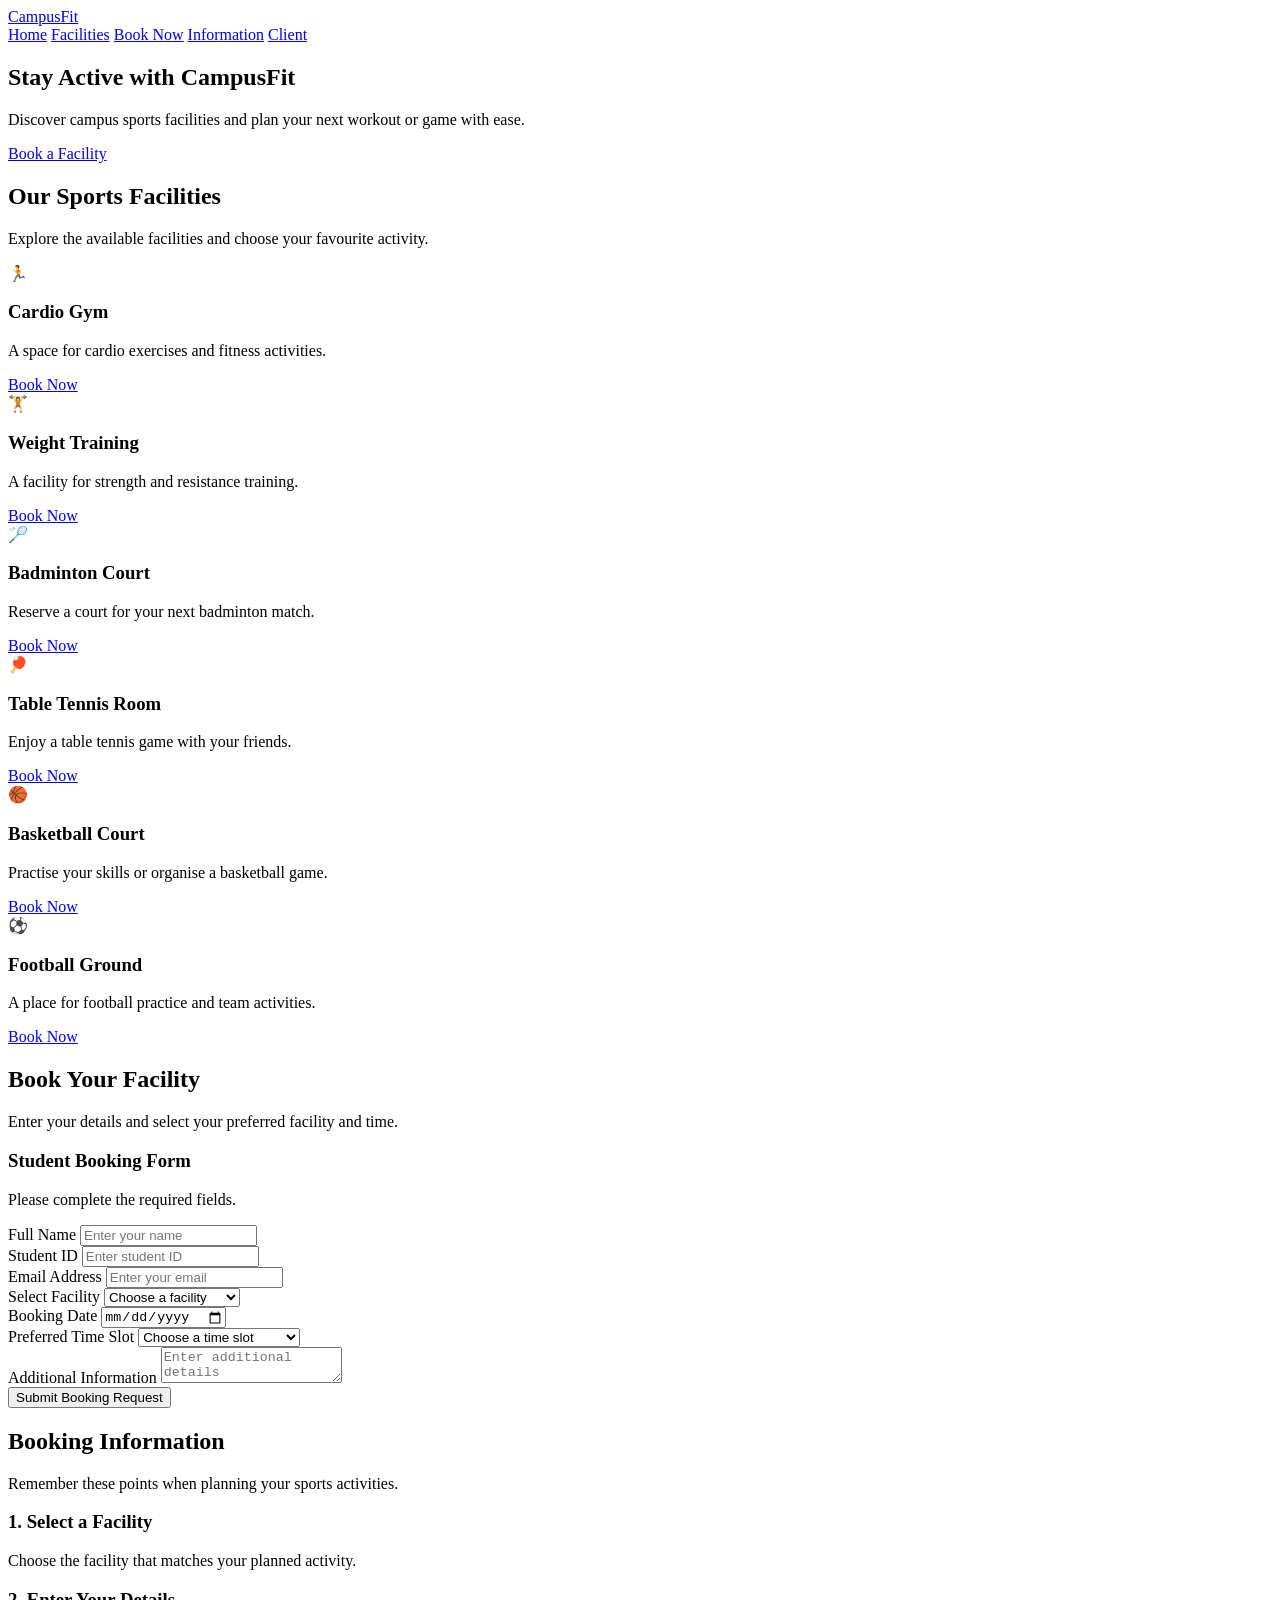
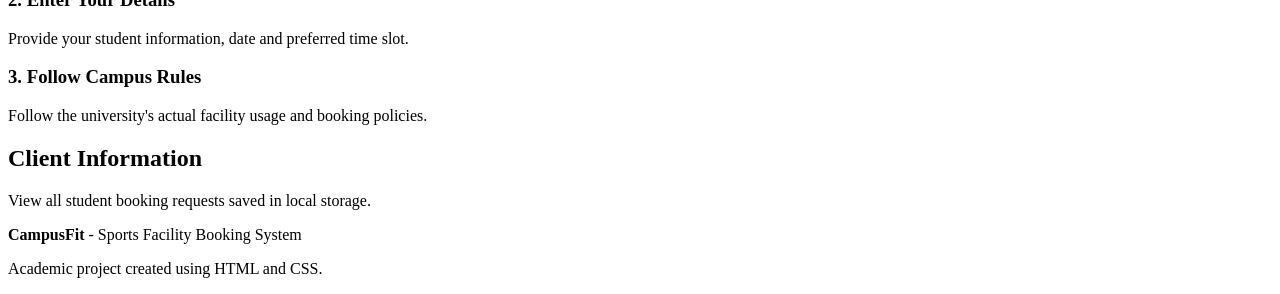
==== index.html @ 2555edce "index.html" ====
<!DOCTYPE html>
<html lang="en">

<head>
    <meta charset="UTF-8">
    <meta name="viewport" content="width=device-width, initial-scale=1.0">
    <title>CampusFit | Sports Facility Booking</title>
</head>

<body>


    <header class="navbar">
        <div class="container nav-container">
            <a href="#home" class="logo">CampusFit</a>
            <nav class="nav-links">
                <a href="#home">Home</a>
                <a href="#facilities">Facilities</a>
                <a href="#booking">Book Now</a>
                <a href="#information">Information</a>
                <a href="#clients">Client</a>
            </nav>
        </div>
    </header>

    <main>


        <section class="hero" id="home">
            <div class="container">
                <h1>Stay Active with CampusFit</h1>
                <p>Discover campus sports facilities and plan your next workout or game with ease.</p>
                <a href="#booking" class="button">Book a Facility</a>
            </div>
        </section>


        <section class="section" id="facilities">
            <div class="container">
                <h2 class="section-title">Our Sports Facilities</h2>
                <p class="section-description">Explore the available facilities and choose your favourite activity.</p>

                <div class="facilities-grid">

                    <article class="facility-card">
                        <div class="facility-icon">🏃</div>
                        <h3>Cardio Gym</h3>
                        <p>A space for cardio exercises and fitness activities.</p>
                        <a href="#booking" class="button">Book Now</a>
                    </article>

                    <article class="facility-card">
                        <div class="facility-icon">🏋️</div>
                        <h3>Weight Training</h3>
                        <p>A facility for strength and resistance training.</p>
                        <a href="#booking" class="button">Book Now</a>
                    </article>

                    <article class="facility-card">
                        <div class="facility-icon">🏸</div>
                        <h3>Badminton Court</h3>
                        <p>Reserve a court for your next badminton match.</p>
                        <a href="#booking" class="button">Book Now</a>
                    </article>

                    <article class="facility-card">
                        <div class="facility-icon">🏓</div>
                        <h3>Table Tennis Room</h3>
                        <p>Enjoy a table tennis game with your friends.</p>
                        <a href="#booking" class="button">Book Now</a>
                    </article>

                    <article class="facility-card">
                        <div class="facility-icon">🏀</div>
                        <h3>Basketball Court</h3>
                        <p>Practise your skills or organise a basketball game.</p>
                        <a href="#booking" class="button">Book Now</a>
                    </article>

                    <article class="facility-card">
                        <div class="facility-icon">⚽</div>
                        <h3>Football Ground</h3>
                        <p>A place for football practice and team activities.</p>
                        <a href="#booking" class="button">Book Now</a>
                    </article>

                </div>
            </div>
        </section>


        <section class="section booking-section" id="booking">
            <div class="container">
                <h2 class="section-title">Book Your Facility</h2>
                <p class="section-description">Enter your details and select your preferred facility and time.</p>

                <div class="booking-box">
                    <h3>Student Booking Form</h3>
                    <p class="booking-note">Please complete the required fields.</p>

                    <form action="#" method="get">
                        <div class="form-grid">

                            <div class="form-group">
                                <label for="student-name">Full Name</label>
                                <input type="text" id="student-name" name="student-name" placeholder="Enter your name"
                                    required>
                            </div>

                            <div class="form-group">
                                <label for="student-id">Student ID</label>
                                <input type="text" id="student-id" name="student-id" placeholder="Enter student ID"
                                    required>
                            </div>

                            <div class="form-group full-width">
                                <label for="email">Email Address</label>
                                <input type="email" id="email" name="email" placeholder="Enter your email" required>
                            </div>

                            <div class="form-group">
                                <label for="facility">Select Facility</label>
                                <select id="facility" name="facility" required>
                                    <option value="">Choose a facility</option>
                                    <option value="cardio">Cardio Gym</option>
                                    <option value="weight">Weight Training</option>
                                    <option value="badminton">Badminton Court</option>
                                    <option value="table-tennis">Table Tennis Room</option>
                                    <option value="basketball">Basketball Court</option>
                                    <option value="football">Football Ground</option>
                                </select>
                            </div>

                            <div class="form-group">
                                <label for="booking-date">Booking Date</label>
                                <input type="date" id="booking-date" name="booking-date" required>
                            </div>

                            <div class="form-group full-width">
                                <label for="time-slot">Preferred Time Slot</label>
                                <select id="time-slot" name="time-slot" required>
                                    <option value="">Choose a time slot</option>
                                    <option value="morning">Morning: 8 AM - 10 AM</option>
                                    <option value="midday">Midday: 10 AM - 12 PM</option>
                                    <option value="afternoon">Afternoon: 2 PM - 4 PM</option>
                                    <option value="evening">Evening: 4 PM - 6 PM</option>
                                </select>
                            </div>

                            <div class="form-group full-width">
                                <label for="additional-info">Additional Information</label>
                                <textarea id="additional-info" name="additional-info"
                                    placeholder="Enter additional details"></textarea>
                            </div>

                        </div>

                        <button type="submit" class="button submit-button">Submit Booking Request</button>
                    </form>
                </div>
            </div>
        </section>


        <section class="section" id="information">
            <div class="container">
                <h2 class="section-title">Booking Information</h2>
                <p class="section-description">Remember these points when planning your sports activities.</p>

                <div class="information-grid">
                    <article class="information-card">
                        <h3>1. Select a Facility</h3>
                        <p>Choose the facility that matches your planned activity.</p>
                    </article>

                    <article class="information-card">
                        <h3>2. Enter Your Details</h3>
                        <p>Provide your student information, date and preferred time slot.</p>
                    </article>

                    <article class="information-card">
                        <h3>3. Follow Campus Rules</h3>
                        <p>Follow the university's actual facility usage and booking policies.</p>
                    </article>
                </div>
            </div>
        </section>

        <section class="section" id="clients">
            <div class="container">
                <h2 class="section-title">Client Information</h2>
                <p class="section-description">
                    View all student booking requests saved in local storage.
                </p>

                <div id="client-list"></div>
            </div>
        </section>

    </main>


    <footer class="footer">
        <div class="container">
            <p><strong>CampusFit</strong> - Sports Facility Booking System</p>
            <p class="footer-note">Academic project created using HTML and CSS.</p>
        </div>
    </footer>

</body>

</html>
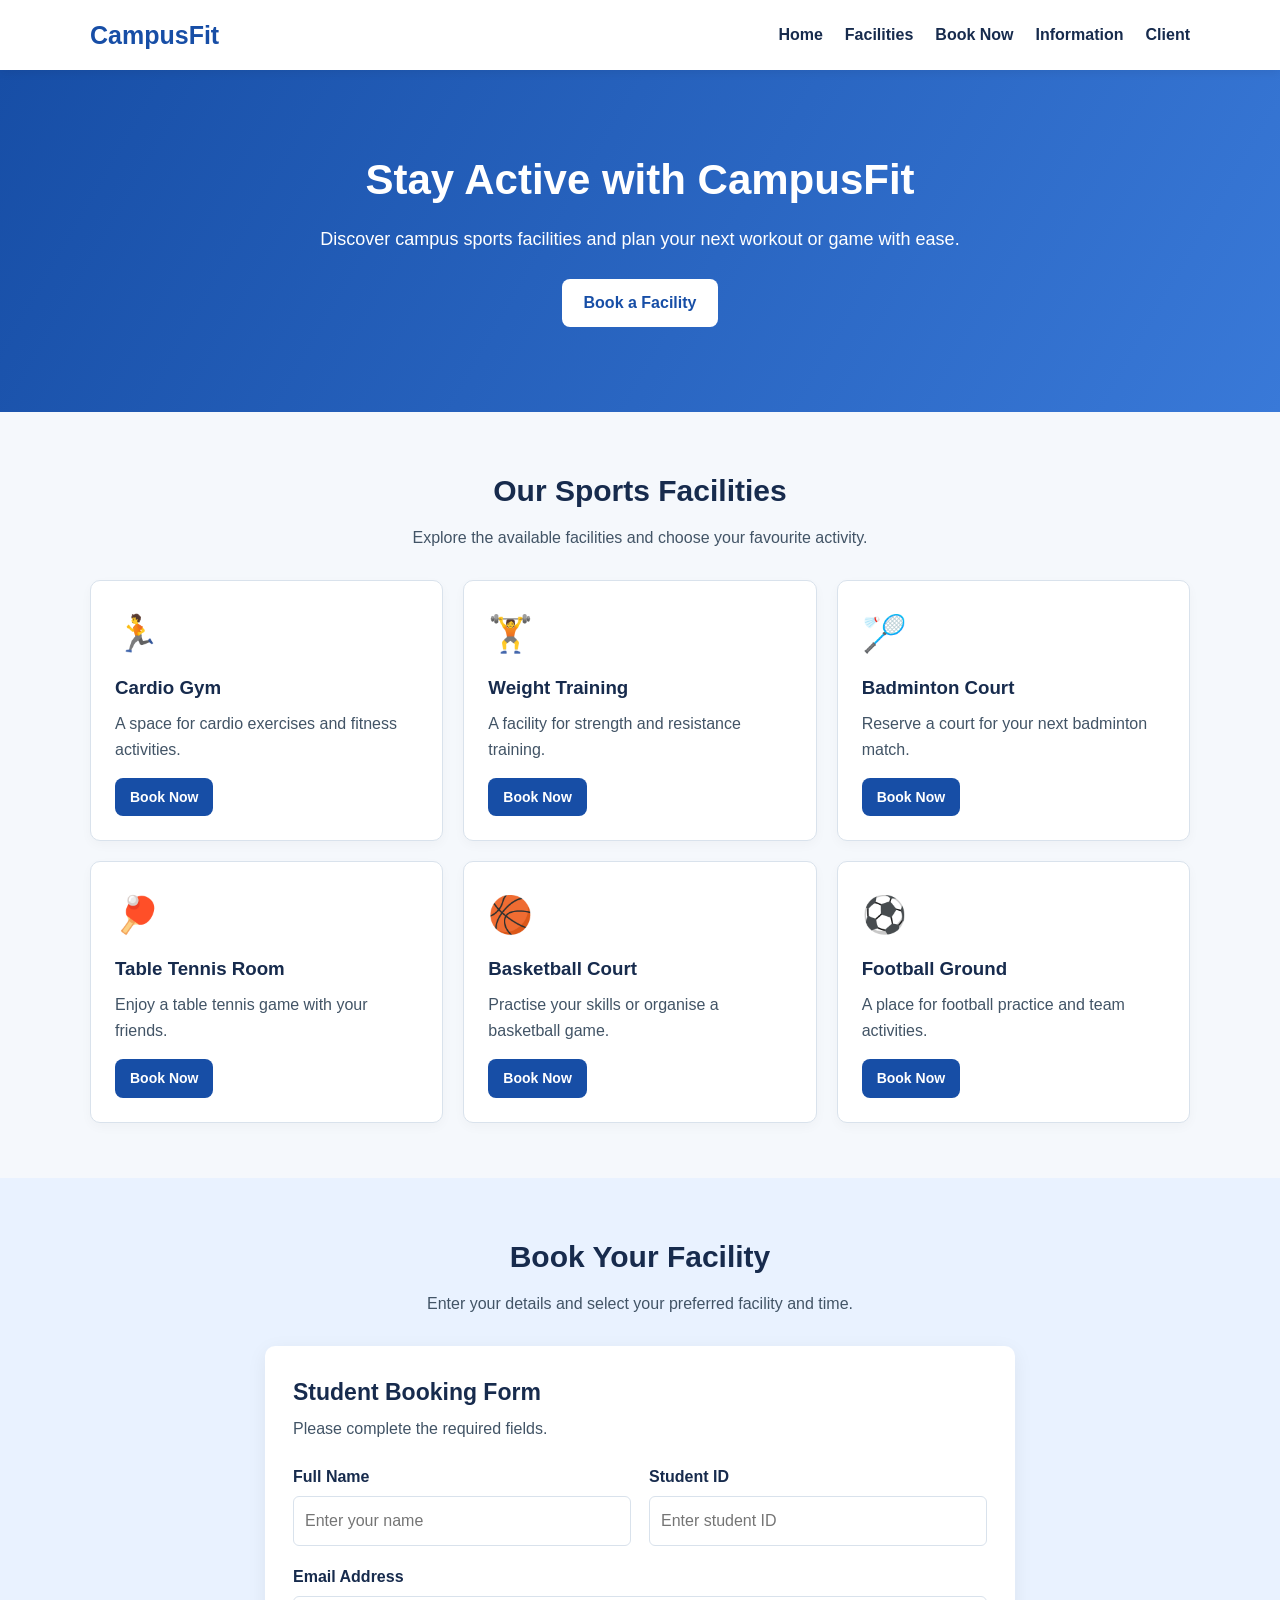
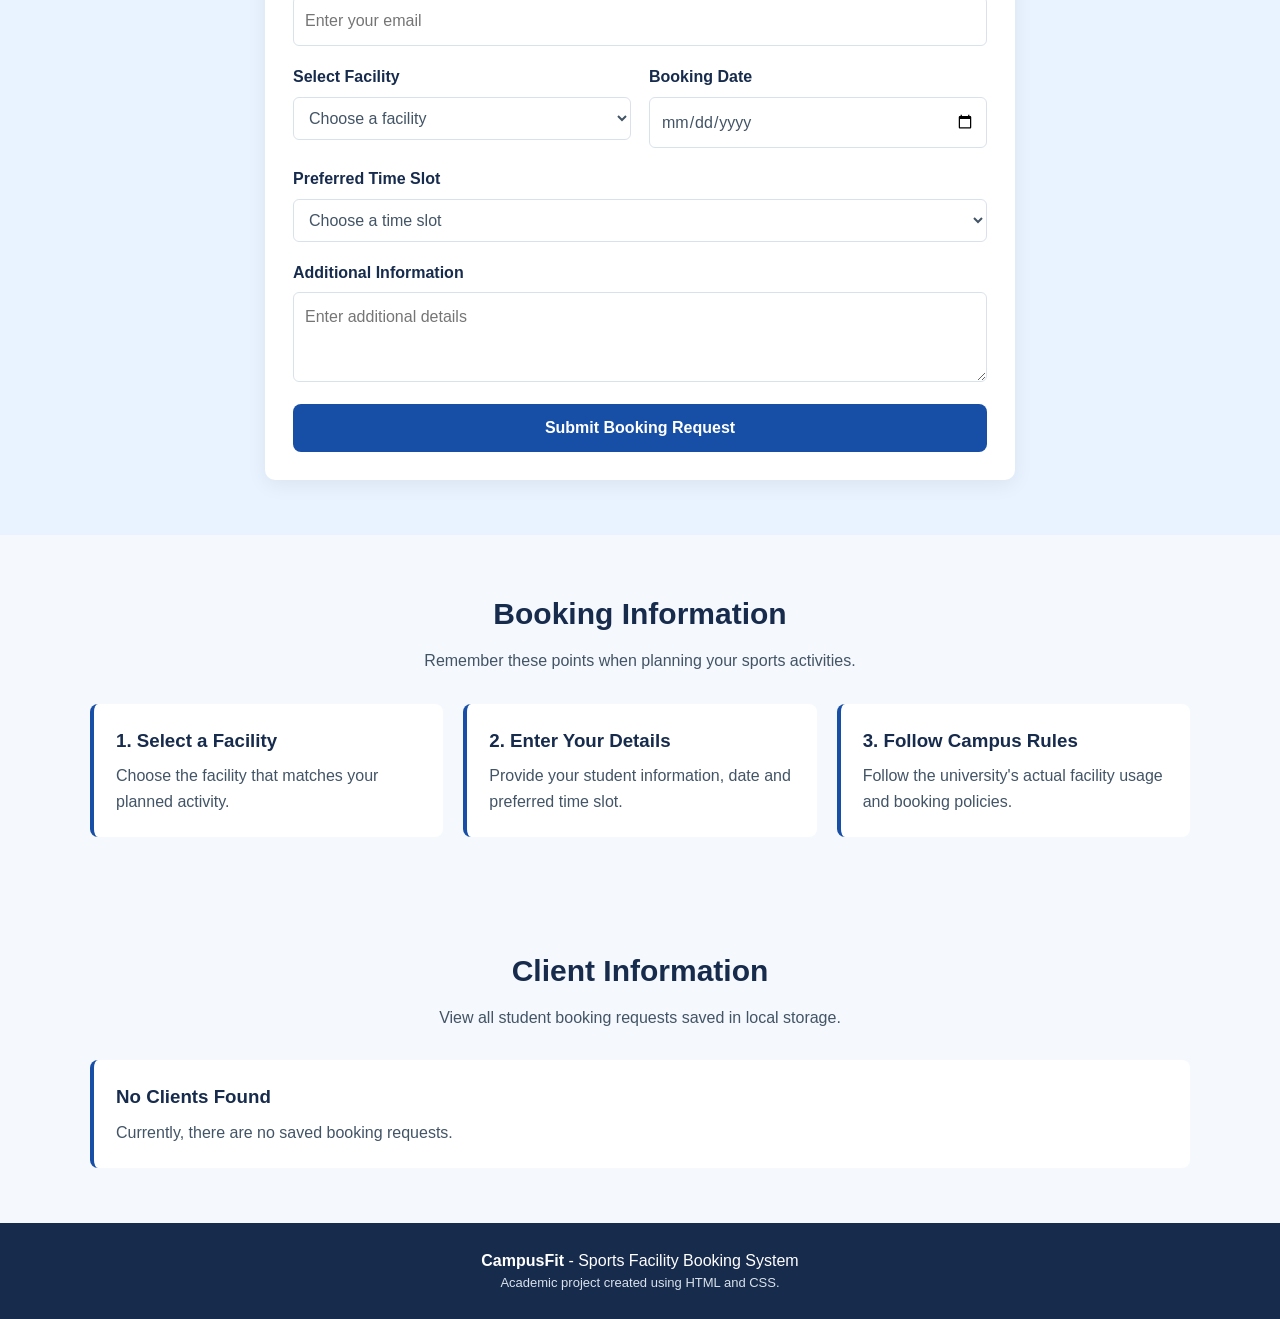
==== commit 3eee234b: "index.html" ====
--- a/index.html
+++ b/index.html
@@ -5,6 +5,358 @@
     <meta charset="UTF-8">
     <meta name="viewport" content="width=device-width, initial-scale=1.0">
     <title>CampusFit | Sports Facility Booking</title>
+
+    <style>
+        * {
+            margin: 0;
+            padding: 0;
+            box-sizing: border-box;
+        }
+
+        :root {
+            --primary: #174ea6;
+            --light-blue: #e9f2ff;
+            --dark: #172b4d;
+            --white: #ffffff;
+            --text: #425466;
+            --border: #d9e2ec;
+        }
+
+        html {
+            scroll-behavior: smooth;
+        }
+
+        body {
+            font-family: Arial, sans-serif;
+            background: #f5f8fc;
+            color: var(--text);
+            line-height: 1.6;
+        }
+
+        a {
+            text-decoration: none;
+            color: inherit;
+        }
+
+        button,
+        input,
+        select,
+        textarea {
+            font: inherit;
+        }
+
+        .container {
+            width: 90%;
+            max-width: 1100px;
+            margin: auto;
+        }
+
+        .section {
+            padding: 55px 0;
+        }
+
+        .section-title {
+            color: var(--dark);
+            text-align: center;
+            font-size: 30px;
+            margin-bottom: 10px;
+        }
+
+        .section-description {
+            text-align: center;
+            max-width: 650px;
+            margin: 0 auto 30px;
+        }
+
+
+        .navbar {
+            background: var(--white);
+            box-shadow: 0 2px 10px #00000012;
+            position: sticky;
+            top: 0;
+            z-index: 10;
+        }
+
+        .nav-container {
+            display: flex;
+            justify-content: space-between;
+            align-items: center;
+            gap: 20px;
+            padding: 15px 0;
+        }
+
+        .logo {
+            color: var(--primary);
+            font-size: 25px;
+            font-weight: bold;
+        }
+
+        .nav-links {
+            display: flex;
+            flex-wrap: wrap;
+            gap: 22px;
+        }
+
+        .nav-links a {
+            color: var(--dark);
+            font-weight: bold;
+            transition: color 0.3s;
+        }
+
+        .nav-links a:hover {
+            color: var(--primary);
+        }
+
+
+        .hero {
+            background: linear-gradient(120deg, #174ea6, #3979d8);
+            color: var(--white);
+            text-align: center;
+            padding: 85px 20px;
+        }
+
+        .hero h1 {
+            font-size: 42px;
+            line-height: 1.2;
+            margin-bottom: 20px;
+        }
+
+        .hero p {
+            max-width: 650px;
+            margin: 0 auto 25px;
+            font-size: 18px;
+        }
+
+
+        .button {
+            display: inline-block;
+            background: var(--primary);
+            color: var(--white);
+            padding: 11px 22px;
+            border: none;
+            border-radius: 8px;
+            font-weight: bold;
+            cursor: pointer;
+            transition: background 0.3s, transform 0.3s;
+        }
+
+        .hero .button {
+            background: var(--white);
+            color: var(--primary);
+        }
+
+        .button:hover {
+            background: #0d3475;
+            color: var(--white);
+            transform: translateY(-2px);
+        }
+
+        .facilities-grid {
+            display: grid;
+            grid-template-columns: repeat(3, 1fr);
+            gap: 20px;
+        }
+
+        .facility-card {
+            background: var(--white);
+            padding: 24px;
+            border: 1px solid var(--border);
+            border-radius: 10px;
+            box-shadow: 0 4px 12px #00000008;
+            transition: transform 0.3s, box-shadow 0.3s;
+        }
+
+        .facility-card:hover {
+            transform: translateY(-5px);
+            box-shadow: 0 8px 20px #00000018;
+        }
+
+        .facility-icon {
+            font-size: 36px;
+            margin-bottom: 10px;
+        }
+
+        .facility-card h3 {
+            color: var(--dark);
+            margin-bottom: 8px;
+        }
+
+        .facility-card p {
+            margin-bottom: 16px;
+        }
+
+        .facility-card .button {
+            padding: 8px 15px;
+            font-size: 14px;
+        }
+
+
+        .booking-section {
+            background: var(--light-blue);
+        }
+
+        .booking-box {
+            max-width: 750px;
+            margin: auto;
+            padding: 28px;
+            background: var(--white);
+            border-radius: 10px;
+            box-shadow: 0 5px 20px #00000010;
+        }
+
+        .booking-box h3 {
+            color: var(--dark);
+            font-size: 23px;
+            margin-bottom: 5px;
+        }
+
+        .booking-note {
+            margin-bottom: 22px;
+        }
+
+        .form-grid {
+            display: grid;
+            grid-template-columns: repeat(2, 1fr);
+            gap: 18px;
+        }
+
+        .form-group {
+            display: flex;
+            flex-direction: column;
+            gap: 7px;
+        }
+
+        .full-width {
+            grid-column: 1 / -1;
+        }
+
+        .form-group label {
+            color: var(--dark);
+            font-weight: bold;
+        }
+
+        .form-group input,
+        .form-group select,
+        .form-group textarea {
+            width: 100%;
+            padding: 11px;
+            border: 1px solid var(--border);
+            border-radius: 6px;
+            background: var(--white);
+            color: var(--text);
+        }
+
+        .form-group input:focus,
+        .form-group select:focus,
+        .form-group textarea:focus {
+            outline: 2px solid var(--primary);
+        }
+
+        .form-group textarea {
+            min-height: 90px;
+            resize: vertical;
+        }
+
+        .submit-button {
+            width: 100%;
+            margin-top: 22px;
+        }
+
+
+        .information-grid {
+            display: grid;
+            grid-template-columns: repeat(3, 1fr);
+            gap: 20px;
+        }
+
+        .information-card {
+            background: var(--white);
+            padding: 22px;
+            border-left: 4px solid var(--primary);
+            border-radius: 8px;
+        }
+
+        .information-card h3 {
+            color: var(--dark);
+            margin-bottom: 8px;
+        }
+
+
+        .footer {
+            background: var(--dark);
+            color: var(--white);
+            text-align: center;
+            padding: 25px 15px;
+        }
+
+        .footer-note {
+            font-size: 13px;
+            color: #d9e2ec;
+        }
+
+
+        @media (max-width: 800px) {
+
+            .facilities-grid,
+            .information-grid {
+                grid-template-columns: repeat(2, 1fr);
+            }
+
+            .nav-container {
+                flex-direction: column;
+            }
+
+            .nav-links {
+                justify-content: center;
+            }
+
+            .hero h1 {
+                font-size: 34px;
+            }
+        }
+
+        @media (max-width: 550px) {
+
+            .facilities-grid,
+            .information-grid,
+            .form-grid {
+                grid-template-columns: 1fr;
+            }
+
+            .full-width {
+                grid-column: auto;
+            }
+
+            .hero {
+                padding: 60px 15px;
+            }
+
+            .hero h1 {
+                font-size: 28px;
+            }
+
+            .hero p {
+                font-size: 16px;
+            }
+
+            .section {
+                padding: 40px 0;
+            }
+
+            .section-title {
+                font-size: 25px;
+            }
+
+            .booking-box {
+                padding: 20px;
+            }
+
+            .nav-links {
+                gap: 12px;
+                font-size: 14px;
+            }
+        }
+    </style>
 </head>
 
 <body>
@@ -210,3 +562,98 @@
 </body>
 
 </html>
+
+<script>
+    const facilityButtons = document.querySelectorAll(
+        '.facility-card .button'
+    );
+
+    const facilitySelect = document.getElementById('facility');
+    facilityButtons.forEach((button, index) => {
+        button.addEventListener('click', function () {
+            const facilityCard = button.closest('.facility-card');
+            const facilityName = facilityCard.querySelector('h3').textContent;
+            const options = Array.from(facilitySelect.options);
+            const matchingOption = options.find(option =>
+                option.textContent.trim() === facilityName.trim()
+            );
+            if (matchingOption) {
+                facilitySelect.value = matchingOption.value;
+            }
+        });
+    });
+
+    const bookingForm = document.querySelector('.booking-box form');
+    bookingForm.addEventListener('submit', function (event) {
+        event.preventDefault();
+
+        const booking = {
+            name: document.getElementById('student-name').value,
+            studentId: document.getElementById('student-id').value,
+            email: document.getElementById('email').value,
+            facility: facilitySelect.options[facilitySelect.selectedIndex].text,
+            date: document.getElementById('booking-date').value,
+            time: document.getElementById('time-slot').selectedOptions[0].text,
+            additionalInfo: document.getElementById('additional-info').value,
+            bookingDate: new Date().toLocaleString()
+        };
+
+        let clients = JSON.parse(localStorage.getItem('campusfitClients')) || [];
+        clients.push(booking);
+        localStorage.setItem('campusfitClients', JSON.stringify(clients));
+        alert('Booking Request Saved Successfully!');
+        bookingForm.reset();
+        displayClients();
+    });
+
+    function displayClients() {
+        const clientList = document.getElementById('client-list');
+        const clients = JSON.parse(localStorage.getItem('campusfitClients')) || [];
+        if (clients.length === 0) {
+            clientList.innerHTML = `
+            <div class="information-card">
+                <h3>No Clients Found</h3>
+                <p>Currently, there are no saved booking requests.</p>
+            </div>
+        `;
+            return;
+        }
+
+        clientList.innerHTML = clients.map((client, index) => `
+        <div class="facility-card" style="margin-bottom: 20px;">
+            <h3>Client ${index + 1}: ${escapeHTML(client.name)}</h3>
+            <p><strong>Student ID:</strong> ${escapeHTML(client.studentId)}</p>
+            <p><strong>Email:</strong> ${escapeHTML(client.email)}</p>
+            <p><strong>Facility:</strong> ${escapeHTML(client.facility)}</p>
+            <p><strong>Booking Date:</strong> ${escapeHTML(client.date)}</p>
+            <p><strong>Time Slot:</strong> ${escapeHTML(client.time)}</p>
+            <p><strong>Additional Information:</strong> ${escapeHTML(client.additionalInfo || 'N/A')}</p>
+            <p><strong>Request Submitted:</strong> ${escapeHTML(client.bookingDate)}</p>
+            <button class="button" onclick="deleteClient(${index})">
+                Delete Client
+            </button>
+
+        </div>
+    `).join('');
+    }
+
+    function escapeHTML(value) {
+        return String(value).replace(/[&<>"']/g, char => ({
+            '&': '&amp;',
+            '<': '&lt;',
+            '>': '&gt;',
+            '"': '&quot;',
+            "'": '&#39;'
+        })[char]);
+    }
+
+
+    function deleteClient(index) {
+        let clients = JSON.parse(localStorage.getItem('campusfitClients')) || [];
+        clients.splice(index, 1);
+        localStorage.setItem('campusfitClients', JSON.stringify(clients));
+        displayClients();
+    }
+    displayClients();
+
+</script>
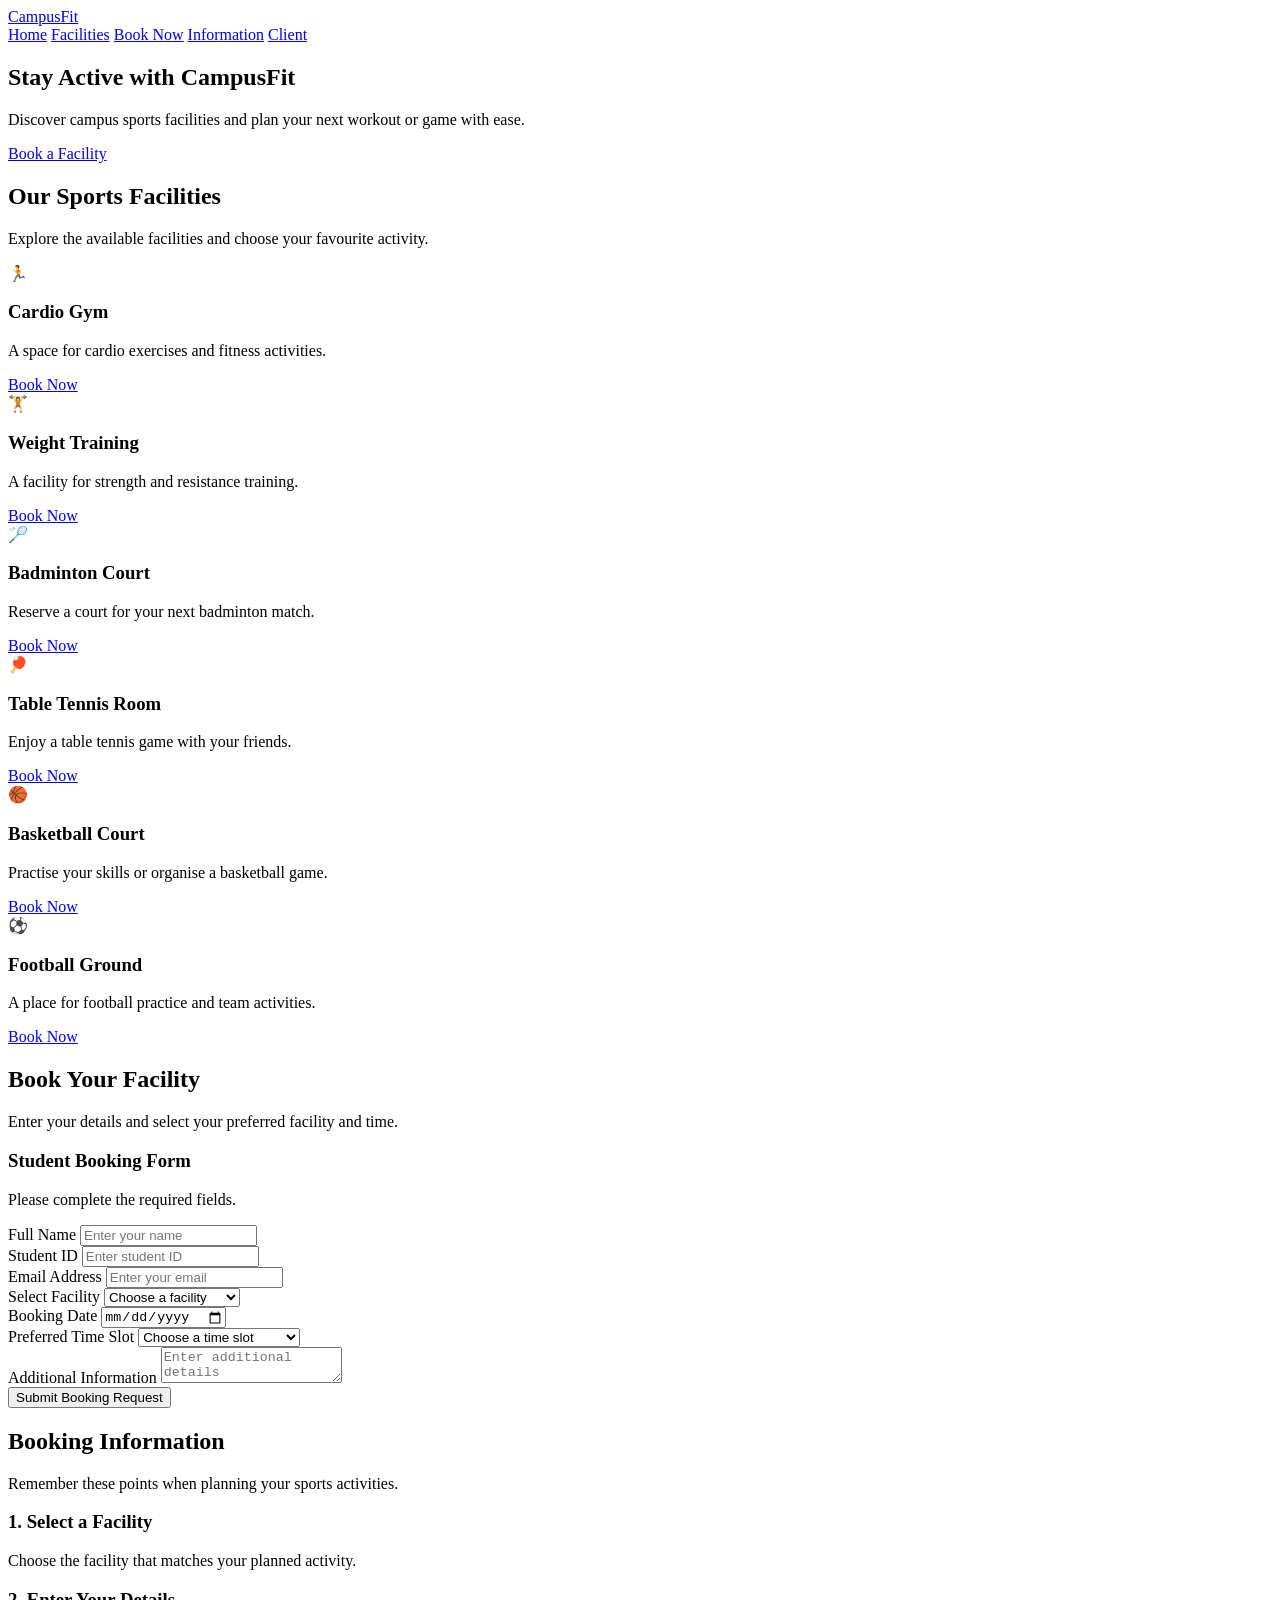
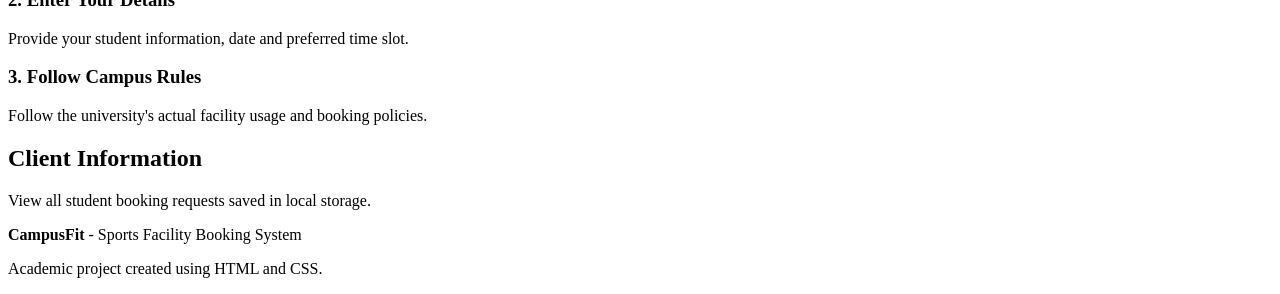
==== commit 3b835313: "index.html" ====
--- a/index.html
+++ b/index.html
@@ -5,358 +5,6 @@
     <meta charset="UTF-8">
     <meta name="viewport" content="width=device-width, initial-scale=1.0">
     <title>CampusFit | Sports Facility Booking</title>
-
-    <style>
-        * {
-            margin: 0;
-            padding: 0;
-            box-sizing: border-box;
-        }
-
-        :root {
-            --primary: #174ea6;
-            --light-blue: #e9f2ff;
-            --dark: #172b4d;
-            --white: #ffffff;
-            --text: #425466;
-            --border: #d9e2ec;
-        }
-
-        html {
-            scroll-behavior: smooth;
-        }
-
-        body {
-            font-family: Arial, sans-serif;
-            background: #f5f8fc;
-            color: var(--text);
-            line-height: 1.6;
-        }
-
-        a {
-            text-decoration: none;
-            color: inherit;
-        }
-
-        button,
-        input,
-        select,
-        textarea {
-            font: inherit;
-        }
-
-        .container {
-            width: 90%;
-            max-width: 1100px;
-            margin: auto;
-        }
-
-        .section {
-            padding: 55px 0;
-        }
-
-        .section-title {
-            color: var(--dark);
-            text-align: center;
-            font-size: 30px;
-            margin-bottom: 10px;
-        }
-
-        .section-description {
-            text-align: center;
-            max-width: 650px;
-            margin: 0 auto 30px;
-        }
-
-
-        .navbar {
-            background: var(--white);
-            box-shadow: 0 2px 10px #00000012;
-            position: sticky;
-            top: 0;
-            z-index: 10;
-        }
-
-        .nav-container {
-            display: flex;
-            justify-content: space-between;
-            align-items: center;
-            gap: 20px;
-            padding: 15px 0;
-        }
-
-        .logo {
-            color: var(--primary);
-            font-size: 25px;
-            font-weight: bold;
-        }
-
-        .nav-links {
-            display: flex;
-            flex-wrap: wrap;
-            gap: 22px;
-        }
-
-        .nav-links a {
-            color: var(--dark);
-            font-weight: bold;
-            transition: color 0.3s;
-        }
-
-        .nav-links a:hover {
-            color: var(--primary);
-        }
-
-
-        .hero {
-            background: linear-gradient(120deg, #174ea6, #3979d8);
-            color: var(--white);
-            text-align: center;
-            padding: 85px 20px;
-        }
-
-        .hero h1 {
-            font-size: 42px;
-            line-height: 1.2;
-            margin-bottom: 20px;
-        }
-
-        .hero p {
-            max-width: 650px;
-            margin: 0 auto 25px;
-            font-size: 18px;
-        }
-
-
-        .button {
-            display: inline-block;
-            background: var(--primary);
-            color: var(--white);
-            padding: 11px 22px;
-            border: none;
-            border-radius: 8px;
-            font-weight: bold;
-            cursor: pointer;
-            transition: background 0.3s, transform 0.3s;
-        }
-
-        .hero .button {
-            background: var(--white);
-            color: var(--primary);
-        }
-
-        .button:hover {
-            background: #0d3475;
-            color: var(--white);
-            transform: translateY(-2px);
-        }
-
-        .facilities-grid {
-            display: grid;
-            grid-template-columns: repeat(3, 1fr);
-            gap: 20px;
-        }
-
-        .facility-card {
-            background: var(--white);
-            padding: 24px;
-            border: 1px solid var(--border);
-            border-radius: 10px;
-            box-shadow: 0 4px 12px #00000008;
-            transition: transform 0.3s, box-shadow 0.3s;
-        }
-
-        .facility-card:hover {
-            transform: translateY(-5px);
-            box-shadow: 0 8px 20px #00000018;
-        }
-
-        .facility-icon {
-            font-size: 36px;
-            margin-bottom: 10px;
-        }
-
-        .facility-card h3 {
-            color: var(--dark);
-            margin-bottom: 8px;
-        }
-
-        .facility-card p {
-            margin-bottom: 16px;
-        }
-
-        .facility-card .button {
-            padding: 8px 15px;
-            font-size: 14px;
-        }
-
-
-        .booking-section {
-            background: var(--light-blue);
-        }
-
-        .booking-box {
-            max-width: 750px;
-            margin: auto;
-            padding: 28px;
-            background: var(--white);
-            border-radius: 10px;
-            box-shadow: 0 5px 20px #00000010;
-        }
-
-        .booking-box h3 {
-            color: var(--dark);
-            font-size: 23px;
-            margin-bottom: 5px;
-        }
-
-        .booking-note {
-            margin-bottom: 22px;
-        }
-
-        .form-grid {
-            display: grid;
-            grid-template-columns: repeat(2, 1fr);
-            gap: 18px;
-        }
-
-        .form-group {
-            display: flex;
-            flex-direction: column;
-            gap: 7px;
-        }
-
-        .full-width {
-            grid-column: 1 / -1;
-        }
-
-        .form-group label {
-            color: var(--dark);
-            font-weight: bold;
-        }
-
-        .form-group input,
-        .form-group select,
-        .form-group textarea {
-            width: 100%;
-            padding: 11px;
-            border: 1px solid var(--border);
-            border-radius: 6px;
-            background: var(--white);
-            color: var(--text);
-        }
-
-        .form-group input:focus,
-        .form-group select:focus,
-        .form-group textarea:focus {
-            outline: 2px solid var(--primary);
-        }
-
-        .form-group textarea {
-            min-height: 90px;
-            resize: vertical;
-        }
-
-        .submit-button {
-            width: 100%;
-            margin-top: 22px;
-        }
-
-
-        .information-grid {
-            display: grid;
-            grid-template-columns: repeat(3, 1fr);
-            gap: 20px;
-        }
-
-        .information-card {
-            background: var(--white);
-            padding: 22px;
-            border-left: 4px solid var(--primary);
-            border-radius: 8px;
-        }
-
-        .information-card h3 {
-            color: var(--dark);
-            margin-bottom: 8px;
-        }
-
-
-        .footer {
-            background: var(--dark);
-            color: var(--white);
-            text-align: center;
-            padding: 25px 15px;
-        }
-
-        .footer-note {
-            font-size: 13px;
-            color: #d9e2ec;
-        }
-
-
-        @media (max-width: 800px) {
-
-            .facilities-grid,
-            .information-grid {
-                grid-template-columns: repeat(2, 1fr);
-            }
-
-            .nav-container {
-                flex-direction: column;
-            }
-
-            .nav-links {
-                justify-content: center;
-            }
-
-            .hero h1 {
-                font-size: 34px;
-            }
-        }
-
-        @media (max-width: 550px) {
-
-            .facilities-grid,
-            .information-grid,
-            .form-grid {
-                grid-template-columns: 1fr;
-            }
-
-            .full-width {
-                grid-column: auto;
-            }
-
-            .hero {
-                padding: 60px 15px;
-            }
-
-            .hero h1 {
-                font-size: 28px;
-            }
-
-            .hero p {
-                font-size: 16px;
-            }
-
-            .section {
-                padding: 40px 0;
-            }
-
-            .section-title {
-                font-size: 25px;
-            }
-
-            .booking-box {
-                padding: 20px;
-            }
-
-            .nav-links {
-                gap: 12px;
-                font-size: 14px;
-            }
-        }
-    </style>
 </head>
 
 <body>
@@ -563,97 +211,4 @@
 
 </html>
 
-<script>
-    const facilityButtons = document.querySelectorAll(
-        '.facility-card .button'
-    );
-
-    const facilitySelect = document.getElementById('facility');
-    facilityButtons.forEach((button, index) => {
-        button.addEventListener('click', function () {
-            const facilityCard = button.closest('.facility-card');
-            const facilityName = facilityCard.querySelector('h3').textContent;
-            const options = Array.from(facilitySelect.options);
-            const matchingOption = options.find(option =>
-                option.textContent.trim() === facilityName.trim()
-            );
-            if (matchingOption) {
-                facilitySelect.value = matchingOption.value;
-            }
-        });
-    });
-
-    const bookingForm = document.querySelector('.booking-box form');
-    bookingForm.addEventListener('submit', function (event) {
-        event.preventDefault();
-
-        const booking = {
-            name: document.getElementById('student-name').value,
-            studentId: document.getElementById('student-id').value,
-            email: document.getElementById('email').value,
-            facility: facilitySelect.options[facilitySelect.selectedIndex].text,
-            date: document.getElementById('booking-date').value,
-            time: document.getElementById('time-slot').selectedOptions[0].text,
-            additionalInfo: document.getElementById('additional-info').value,
-            bookingDate: new Date().toLocaleString()
-        };
-
-        let clients = JSON.parse(localStorage.getItem('campusfitClients')) || [];
-        clients.push(booking);
-        localStorage.setItem('campusfitClients', JSON.stringify(clients));
-        alert('Booking Request Saved Successfully!');
-        bookingForm.reset();
-        displayClients();
-    });
-
-    function displayClients() {
-        const clientList = document.getElementById('client-list');
-        const clients = JSON.parse(localStorage.getItem('campusfitClients')) || [];
-        if (clients.length === 0) {
-            clientList.innerHTML = `
-            <div class="information-card">
-                <h3>No Clients Found</h3>
-                <p>Currently, there are no saved booking requests.</p>
-            </div>
-        `;
-            return;
-        }
-
-        clientList.innerHTML = clients.map((client, index) => `
-        <div class="facility-card" style="margin-bottom: 20px;">
-            <h3>Client ${index + 1}: ${escapeHTML(client.name)}</h3>
-            <p><strong>Student ID:</strong> ${escapeHTML(client.studentId)}</p>
-            <p><strong>Email:</strong> ${escapeHTML(client.email)}</p>
-            <p><strong>Facility:</strong> ${escapeHTML(client.facility)}</p>
-            <p><strong>Booking Date:</strong> ${escapeHTML(client.date)}</p>
-            <p><strong>Time Slot:</strong> ${escapeHTML(client.time)}</p>
-            <p><strong>Additional Information:</strong> ${escapeHTML(client.additionalInfo || 'N/A')}</p>
-            <p><strong>Request Submitted:</strong> ${escapeHTML(client.bookingDate)}</p>
-            <button class="button" onclick="deleteClient(${index})">
-                Delete Client
-            </button>
-
-        </div>
-    `).join('');
-    }
-
-    function escapeHTML(value) {
-        return String(value).replace(/[&<>"']/g, char => ({
-            '&': '&amp;',
-            '<': '&lt;',
-            '>': '&gt;',
-            '"': '&quot;',
-            "'": '&#39;'
-        })[char]);
-    }
-
-
-    function deleteClient(index) {
-        let clients = JSON.parse(localStorage.getItem('campusfitClients')) || [];
-        clients.splice(index, 1);
-        localStorage.setItem('campusfitClients', JSON.stringify(clients));
-        displayClients();
-    }
-    displayClients();
-
-</script>
+
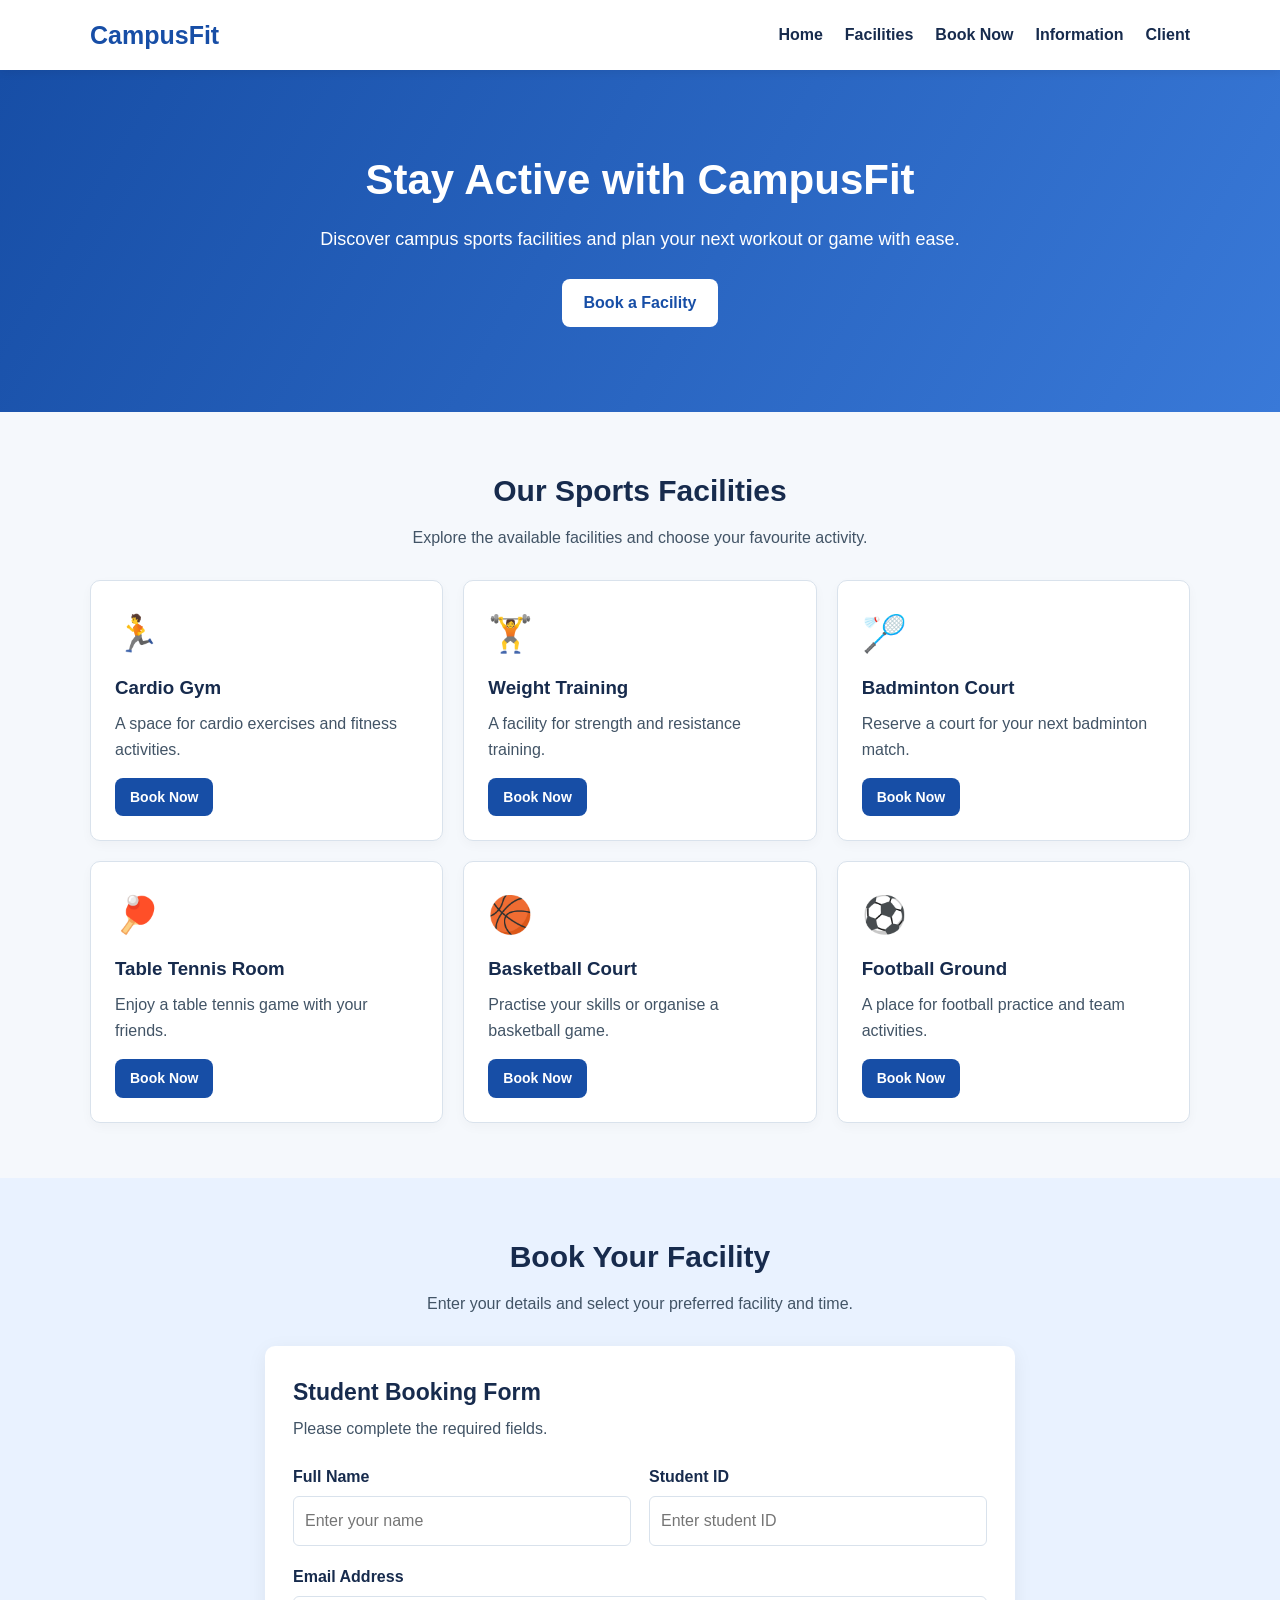
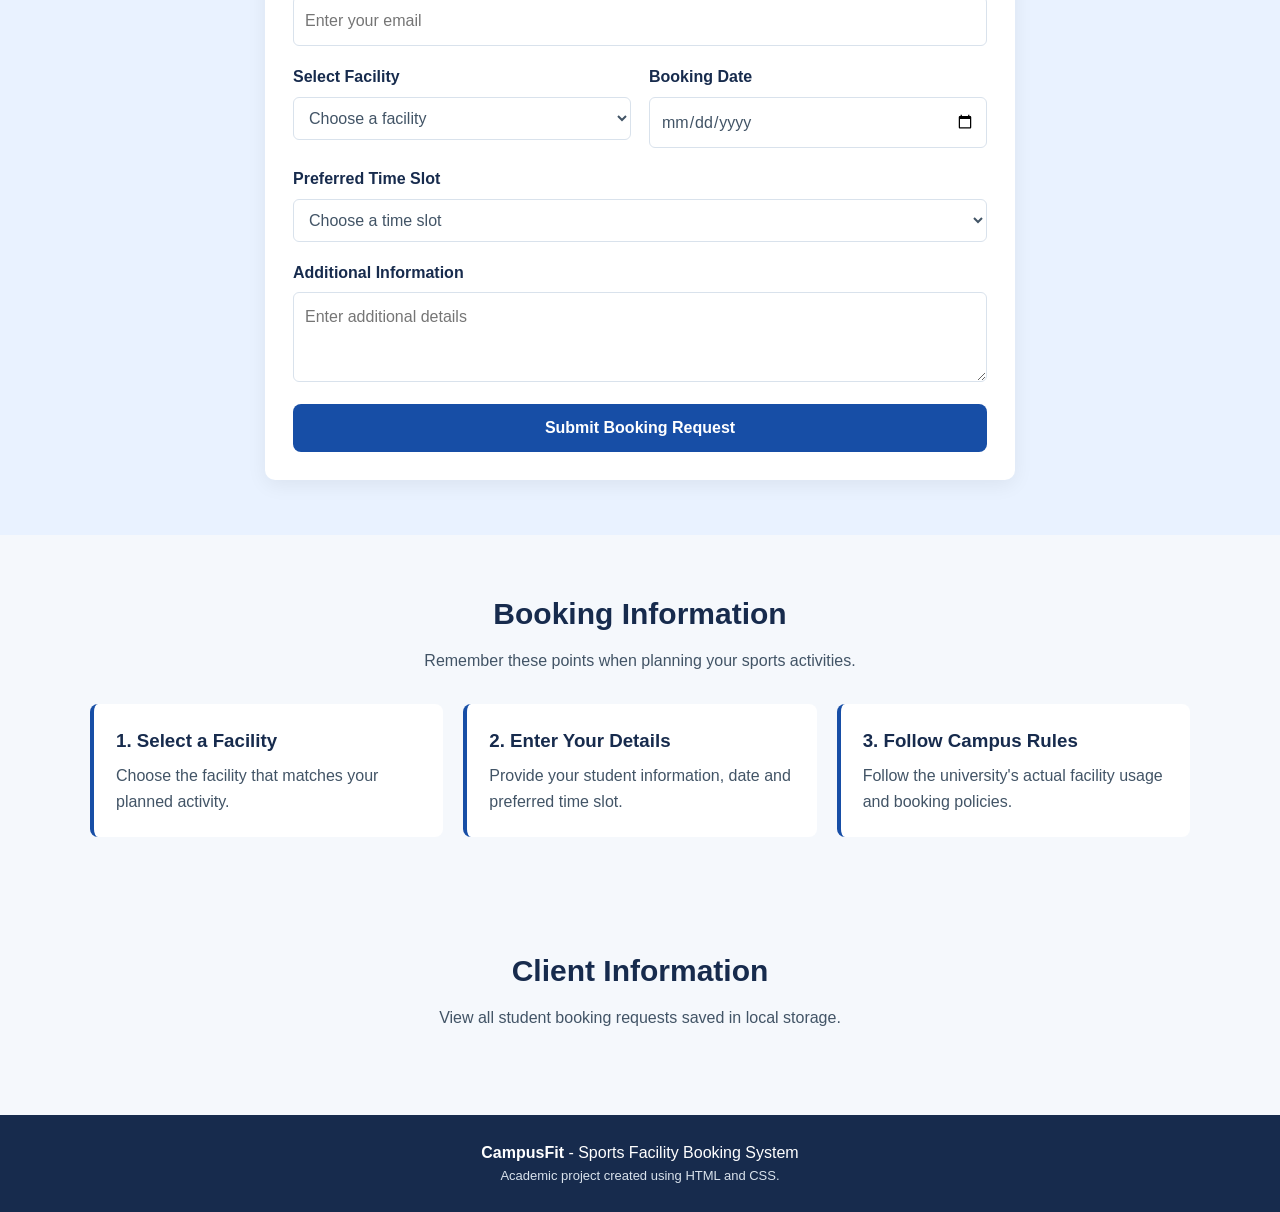
==== commit 45d0b70c: "index.html" ====
--- a/index.html
+++ b/index.html
@@ -5,6 +5,8 @@
     <meta charset="UTF-8">
     <meta name="viewport" content="width=device-width, initial-scale=1.0">
     <title>CampusFit | Sports Facility Booking</title>
+    <link rel="stylesheet" href="index.css">
+    <script src="index.js"></script>
 </head>
 
 <body>
--- a/index.css
+++ b/index.css
@@ -0,0 +1,349 @@
+ * {
+            margin: 0;
+            padding: 0;
+            box-sizing: border-box;
+        }
+
+        :root {
+            --primary: #174ea6;
+            --light-blue: #e9f2ff;
+            --dark: #172b4d;
+            --white: #ffffff;
+            --text: #425466;
+            --border: #d9e2ec;
+        }
+
+        html {
+            scroll-behavior: smooth;
+        }
+
+        body {
+            font-family: Arial, sans-serif;
+            background: #f5f8fc;
+            color: var(--text);
+            line-height: 1.6;
+        }
+
+        a {
+            text-decoration: none;
+            color: inherit;
+        }
+
+        button,
+        input,
+        select,
+        textarea {
+            font: inherit;
+        }
+
+        .container {
+            width: 90%;
+            max-width: 1100px;
+            margin: auto;
+        }
+
+        .section {
+            padding: 55px 0;
+        }
+
+        .section-title {
+            color: var(--dark);
+            text-align: center;
+            font-size: 30px;
+            margin-bottom: 10px;
+        }
+
+        .section-description {
+            text-align: center;
+            max-width: 650px;
+            margin: 0 auto 30px;
+        }
+
+
+        .navbar {
+            background: var(--white);
+            box-shadow: 0 2px 10px #00000012;
+            position: sticky;
+            top: 0;
+            z-index: 10;
+        }
+
+        .nav-container {
+            display: flex;
+            justify-content: space-between;
+            align-items: center;
+            gap: 20px;
+            padding: 15px 0;
+        }
+
+        .logo {
+            color: var(--primary);
+            font-size: 25px;
+            font-weight: bold;
+        }
+
+        .nav-links {
+            display: flex;
+            flex-wrap: wrap;
+            gap: 22px;
+        }
+
+        .nav-links a {
+            color: var(--dark);
+            font-weight: bold;
+            transition: color 0.3s;
+        }
+
+        .nav-links a:hover {
+            color: var(--primary);
+        }
+
+
+        .hero {
+            background: linear-gradient(120deg, #174ea6, #3979d8);
+            color: var(--white);
+            text-align: center;
+            padding: 85px 20px;
+        }
+
+        .hero h1 {
+            font-size: 42px;
+            line-height: 1.2;
+            margin-bottom: 20px;
+        }
+
+        .hero p {
+            max-width: 650px;
+            margin: 0 auto 25px;
+            font-size: 18px;
+        }
+
+
+        .button {
+            display: inline-block;
+            background: var(--primary);
+            color: var(--white);
+            padding: 11px 22px;
+            border: none;
+            border-radius: 8px;
+            font-weight: bold;
+            cursor: pointer;
+            transition: background 0.3s, transform 0.3s;
+        }
+
+        .hero .button {
+            background: var(--white);
+            color: var(--primary);
+        }
+
+        .button:hover {
+            background: #0d3475;
+            color: var(--white);
+            transform: translateY(-2px);
+        }
+
+        .facilities-grid {
+            display: grid;
+            grid-template-columns: repeat(3, 1fr);
+            gap: 20px;
+        }
+
+        .facility-card {
+            background: var(--white);
+            padding: 24px;
+            border: 1px solid var(--border);
+            border-radius: 10px;
+            box-shadow: 0 4px 12px #00000008;
+            transition: transform 0.3s, box-shadow 0.3s;
+        }
+
+        .facility-card:hover {
+            transform: translateY(-5px);
+            box-shadow: 0 8px 20px #00000018;
+        }
+
+        .facility-icon {
+            font-size: 36px;
+            margin-bottom: 10px;
+        }
+
+        .facility-card h3 {
+            color: var(--dark);
+            margin-bottom: 8px;
+        }
+
+        .facility-card p {
+            margin-bottom: 16px;
+        }
+
+        .facility-card .button {
+            padding: 8px 15px;
+            font-size: 14px;
+        }
+
+
+        .booking-section {
+            background: var(--light-blue);
+        }
+
+        .booking-box {
+            max-width: 750px;
+            margin: auto;
+            padding: 28px;
+            background: var(--white);
+            border-radius: 10px;
+            box-shadow: 0 5px 20px #00000010;
+        }
+
+        .booking-box h3 {
+            color: var(--dark);
+            font-size: 23px;
+            margin-bottom: 5px;
+        }
+
+        .booking-note {
+            margin-bottom: 22px;
+        }
+
+        .form-grid {
+            display: grid;
+            grid-template-columns: repeat(2, 1fr);
+            gap: 18px;
+        }
+
+        .form-group {
+            display: flex;
+            flex-direction: column;
+            gap: 7px;
+        }
+
+        .full-width {
+            grid-column: 1 / -1;
+        }
+
+        .form-group label {
+            color: var(--dark);
+            font-weight: bold;
+        }
+
+        .form-group input,
+        .form-group select,
+        .form-group textarea {
+            width: 100%;
+            padding: 11px;
+            border: 1px solid var(--border);
+            border-radius: 6px;
+            background: var(--white);
+            color: var(--text);
+        }
+
+        .form-group input:focus,
+        .form-group select:focus,
+        .form-group textarea:focus {
+            outline: 2px solid var(--primary);
+        }
+
+        .form-group textarea {
+            min-height: 90px;
+            resize: vertical;
+        }
+
+        .submit-button {
+            width: 100%;
+            margin-top: 22px;
+        }
+
+
+        .information-grid {
+            display: grid;
+            grid-template-columns: repeat(3, 1fr);
+            gap: 20px;
+        }
+
+        .information-card {
+            background: var(--white);
+            padding: 22px;
+            border-left: 4px solid var(--primary);
+            border-radius: 8px;
+        }
+
+        .information-card h3 {
+            color: var(--dark);
+            margin-bottom: 8px;
+        }
+
+
+        .footer {
+            background: var(--dark);
+            color: var(--white);
+            text-align: center;
+            padding: 25px 15px;
+        }
+
+        .footer-note {
+            font-size: 13px;
+            color: #d9e2ec;
+        }
+
+
+        @media (max-width: 800px) {
+
+            .facilities-grid,
+            .information-grid {
+                grid-template-columns: repeat(2, 1fr);
+            }
+
+            .nav-container {
+                flex-direction: column;
+            }
+
+            .nav-links {
+                justify-content: center;
+            }
+
+            .hero h1 {
+                font-size: 34px;
+            }
+        }
+
+        @media (max-width: 550px) {
+
+            .facilities-grid,
+            .information-grid,
+            .form-grid {
+                grid-template-columns: 1fr;
+            }
+
+            .full-width {
+                grid-column: auto;
+            }
+
+            .hero {
+                padding: 60px 15px;
+            }
+
+            .hero h1 {
+                font-size: 28px;
+            }
+
+            .hero p {
+                font-size: 16px;
+            }
+
+            .section {
+                padding: 40px 0;
+            }
+
+            .section-title {
+                font-size: 25px;
+            }
+
+            .booking-box {
+                padding: 20px;
+            }
+
+            .nav-links {
+                gap: 12px;
+                font-size: 14px;
+            }
+        }
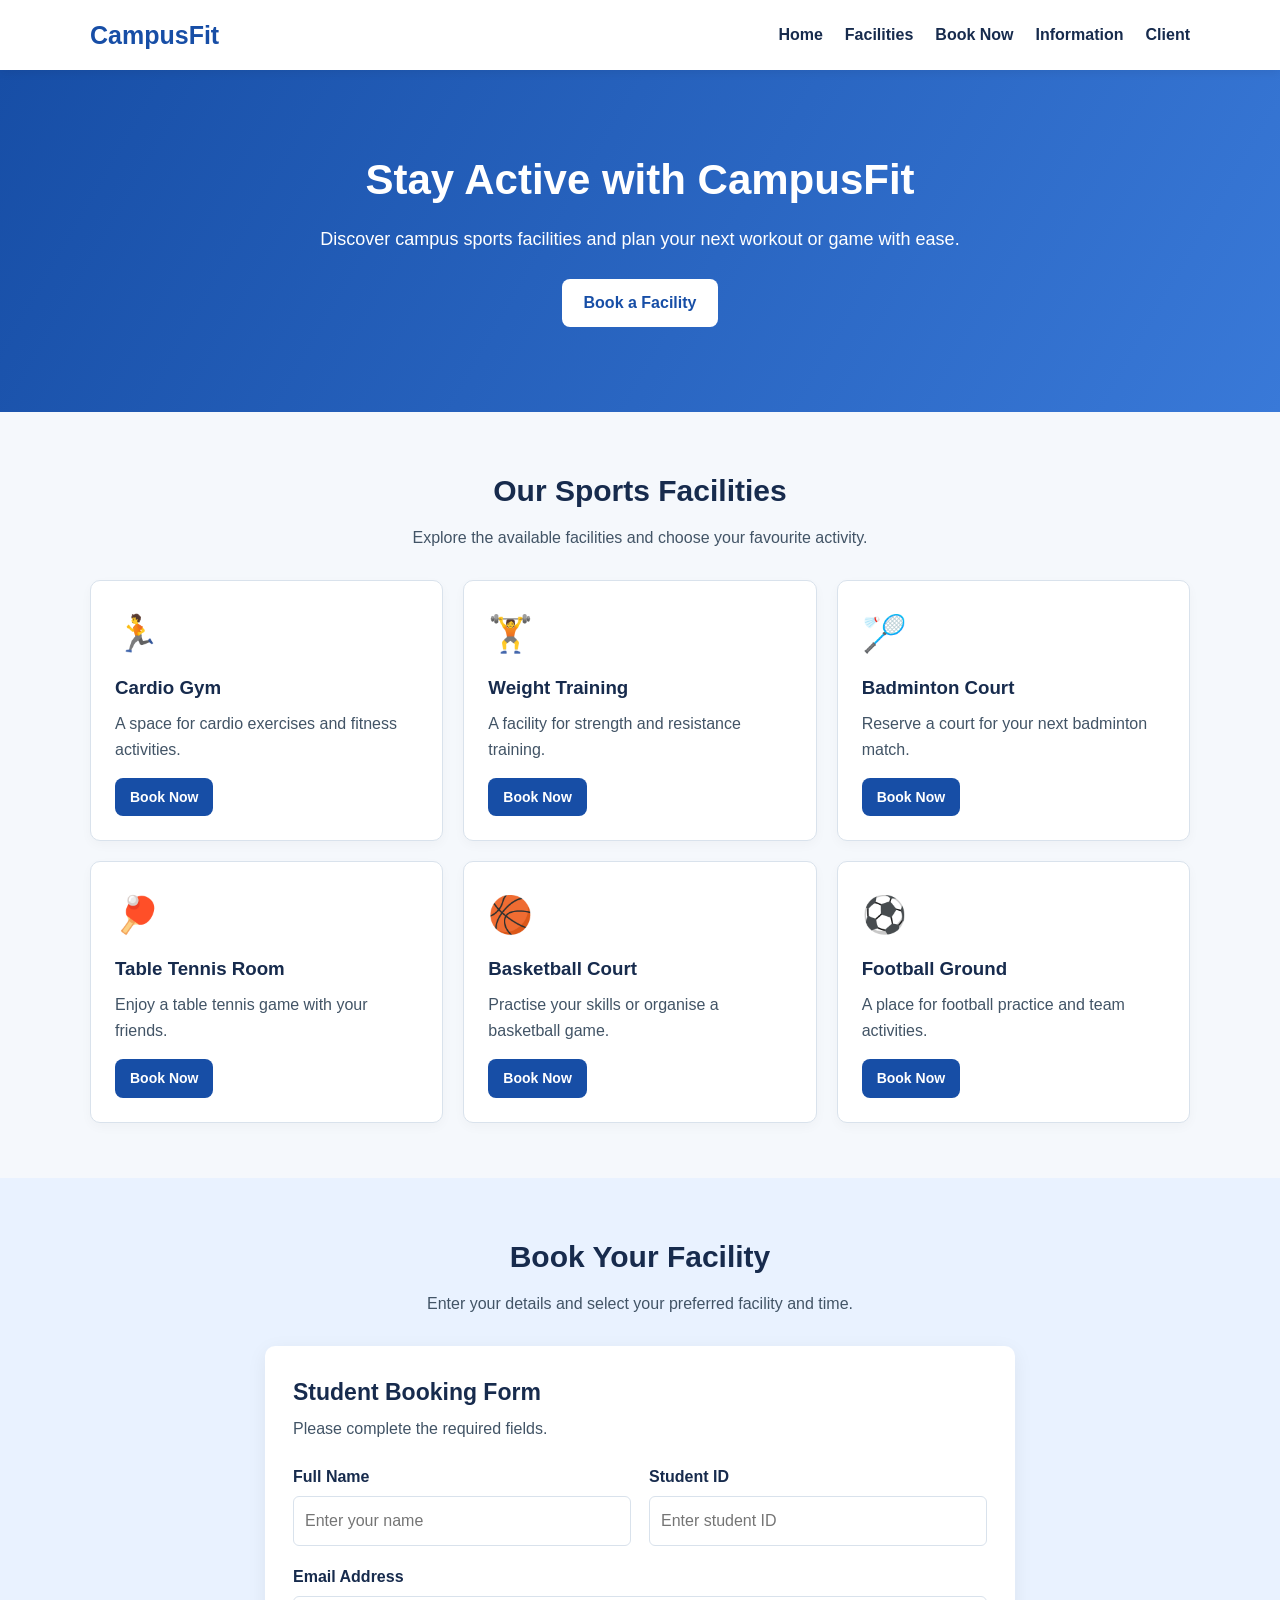
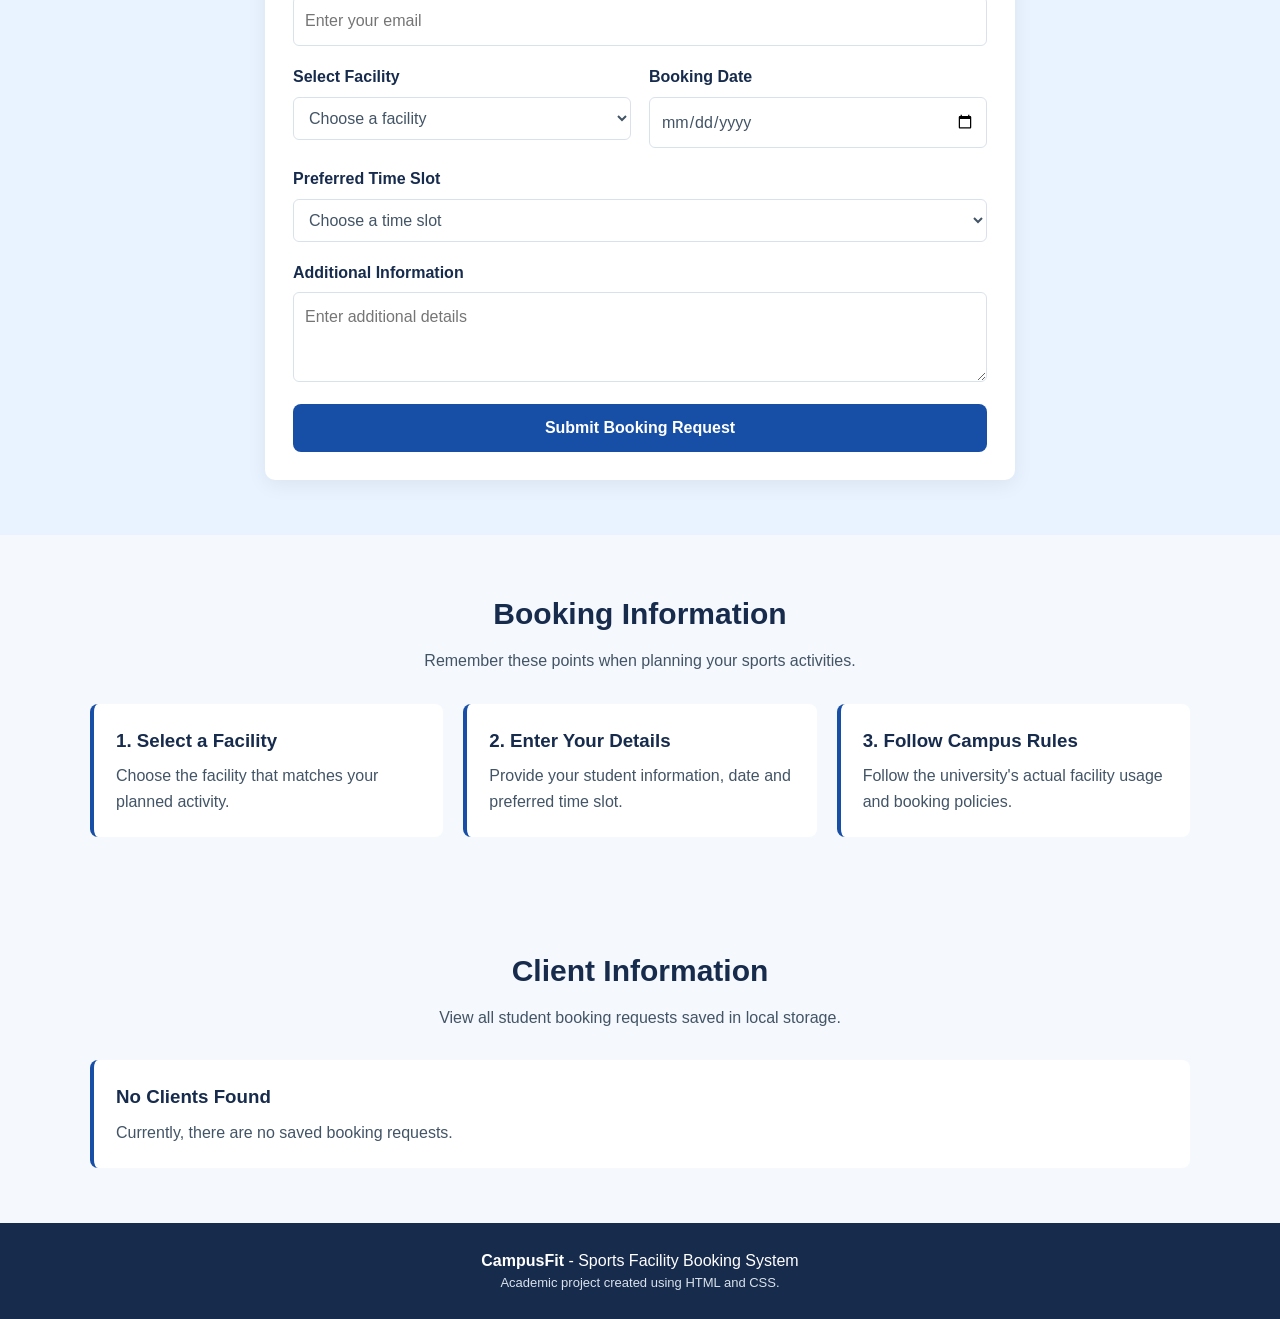
==== commit 593d9b0f: "index.html" ====
--- a/index.html
+++ b/index.html
@@ -6,7 +6,6 @@
     <meta name="viewport" content="width=device-width, initial-scale=1.0">
     <title>CampusFit | Sports Facility Booking</title>
     <link rel="stylesheet" href="index.css">
-    <script src="index.js"></script>
 </head>
 
 <body>
@@ -208,7 +207,7 @@
             <p class="footer-note">Academic project created using HTML and CSS.</p>
         </div>
     </footer>
-
+     <script src="index.js"></script>
 </body>
 
 </html>
--- a/index.css
+++ b/index.css
@@ -2,11 +2,11 @@
             margin: 0;
             padding: 0;
             box-sizing: border-box;
-        }
-
-        :root {
-            --primary: #174ea6;
-            --light-blue: #e9f2ff;
+}
+
+:root {
+--primary: #174ea6;
+--light-blue: #e9f2ff;
             --dark: #172b4d;
             --white: #ffffff;
             --text: #425466;
@@ -346,4 +346,4 @@
                 gap: 12px;
                 font-size: 14px;
             }
-        }+        }
